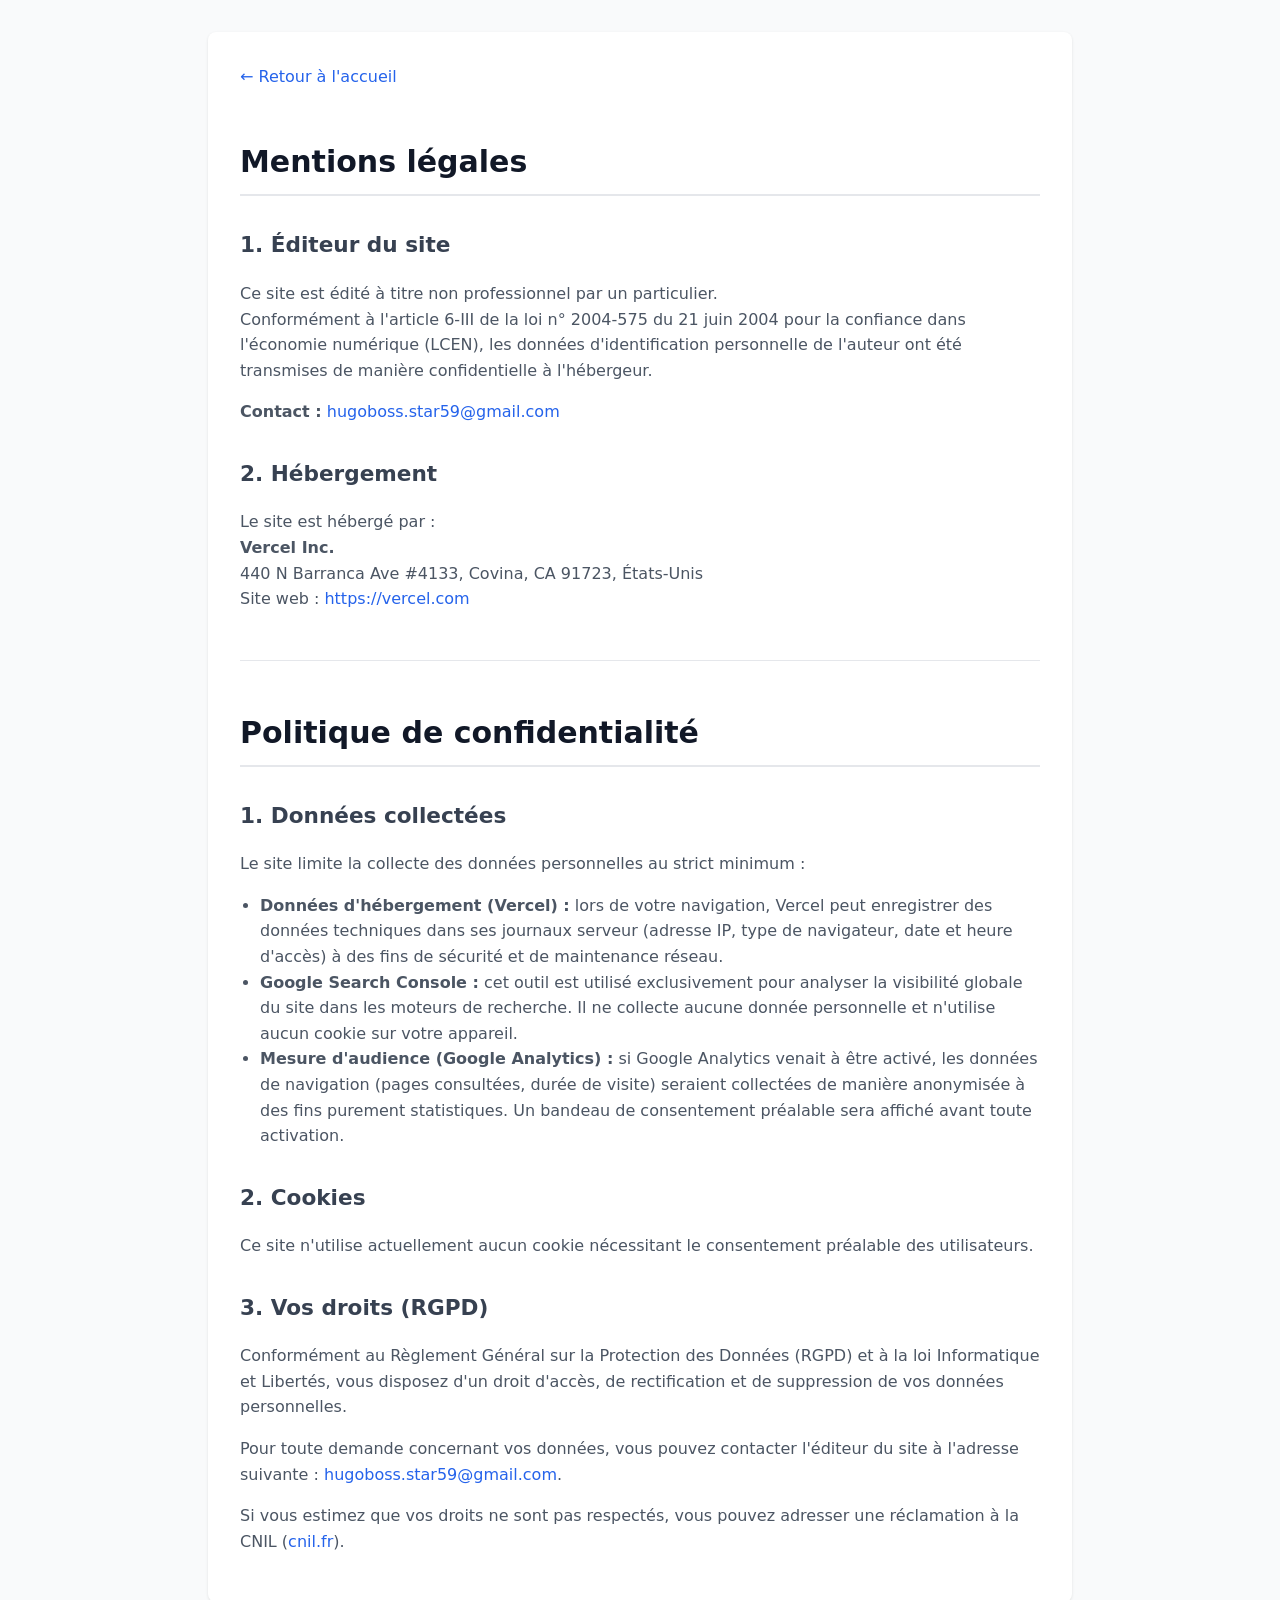
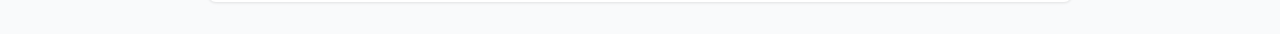
==== mentions-legales.html @ 5411f28b "ajout nouveau jeux" ====
<!DOCTYPE html>
<html lang="fr">
<head>
  <meta charset="UTF-8">
  <meta name="viewport" content="width=device-width, initial-scale=1.0">
  <title>Mentions Légales & Politique de Confidentialité</title>
  <style>
    body {
      font-family: system-ui, -apple-system, BlinkMacSystemFont, 'Segoe UI', Roboto, sans-serif;
      line-height: 1.6;
      color: #1f2937;
      background-color: #f9fafb;
      margin: 0;
      padding: 0;
    }
    .container {
      max-width: 800px;
      margin: 2rem auto;
      padding: 2rem;
      background: #ffffff;
      border-radius: 8px;
      box-shadow: 0 1px 3px rgba(0, 0, 0, 0.1);
    }
    h1 {
      font-size: 1.875rem;
      color: #111827;
      border-bottom: 2px solid #e5e7eb;
      padding-bottom: 0.5rem;
    }
    h2 {
      font-size: 1.35rem;
      color: #374151;
      margin-top: 2rem;
    }
    p, li {
      color: #4b5563;
    }
    ul {
      padding-left: 1.25rem;
    }
    a {
      color: #2563eb;
      text-decoration: none;
    }
    a:hover {
      text-decoration: underline;
    }
    .back-link {
      display: inline-block;
      margin-bottom: 1.5rem;
      font-weight: 500;
    }
  </style>
</head>
<body>

  <div class="container">
    <a href="index.html" class="back-link">&larr; Retour à l'accueil</a>

    <section id="mentions">
      <h1>Mentions légales</h1>

      <h2>1. Éditeur du site</h2>
      <p>
        Ce site est édité à titre non professionnel par un particulier.<br>
        Conformément à l'article 6-III de la loi n° 2004-575 du 21 juin 2004 pour la confiance dans l'économie numérique (LCEN), les données d'identification personnelle de l'auteur ont été transmises de manière confidentielle à l'hébergeur.
      </p>
      <p><strong>Contact :</strong> <a href="mailto:contact@ton-domaine.fr">hugoboss.star59@gmail.com</a></p>

      <h2>2. Hébergement</h2>
      <p>
        Le site est hébergé par :<br>
        <strong>Vercel Inc.</strong><br>
        440 N Barranca Ave #4133, Covina, CA 91723, États-Unis<br>
        Site web : <a href="https://vercel.com" target="_blank" rel="noopener noreferrer">https://vercel.com</a>
      </p>
    </section>

    <hr style="margin: 3rem 0; border: 0; border-top: 1px solid #e5e7eb;">

    <section id="confidentialite">
      <h1>Politique de confidentialité</h1>

      <h2>1. Données collectées</h2>
      <p>Le site limite la collecte des données personnelles au strict minimum :</p>
      <ul>
        <li><strong>Données d'hébergement (Vercel) :</strong> lors de votre navigation, Vercel peut enregistrer des données techniques dans ses journaux serveur (adresse IP, type de navigateur, date et heure d'accès) à des fins de sécurité et de maintenance réseau.</li>
        <li><strong>Google Search Console :</strong> cet outil est utilisé exclusivement pour analyser la visibilité globale du site dans les moteurs de recherche. Il ne collecte aucune donnée personnelle et n'utilise aucun cookie sur votre appareil.</li>
        <li><strong>Mesure d'audience (Google Analytics) :</strong> si Google Analytics venait à être activé, les données de navigation (pages consultées, durée de visite) seraient collectées de manière anonymisée à des fins purement statistiques. Un bandeau de consentement préalable sera affiché avant toute activation.</li>
      </ul>

      <h2>2. Cookies</h2>
      <p>Ce site n'utilise actuellement aucun cookie nécessitant le consentement préalable des utilisateurs.</p>

      <h2>3. Vos droits (RGPD)</h2>
      <p>
        Conformément au Règlement Général sur la Protection des Données (RGPD) et à la loi Informatique et Libertés, vous disposez d'un droit d'accès, de rectification et de suppression de vos données personnelles.
      </p>
      <p>
        Pour toute demande concernant vos données, vous pouvez contacter l'éditeur du site à l'adresse suivante : 
        <a href="mailto:contact@ton-domaine.fr">hugoboss.star59@gmail.com</a>.
      </p>
      <p>Si vous estimez que vos droits ne sont pas respectés, vous pouvez adresser une réclamation à la CNIL (<a href="https://www.cnil.fr" target="_blank" rel="noopener noreferrer">cnil.fr</a>).</p>
    </section>
  </div>

</body>
</html>
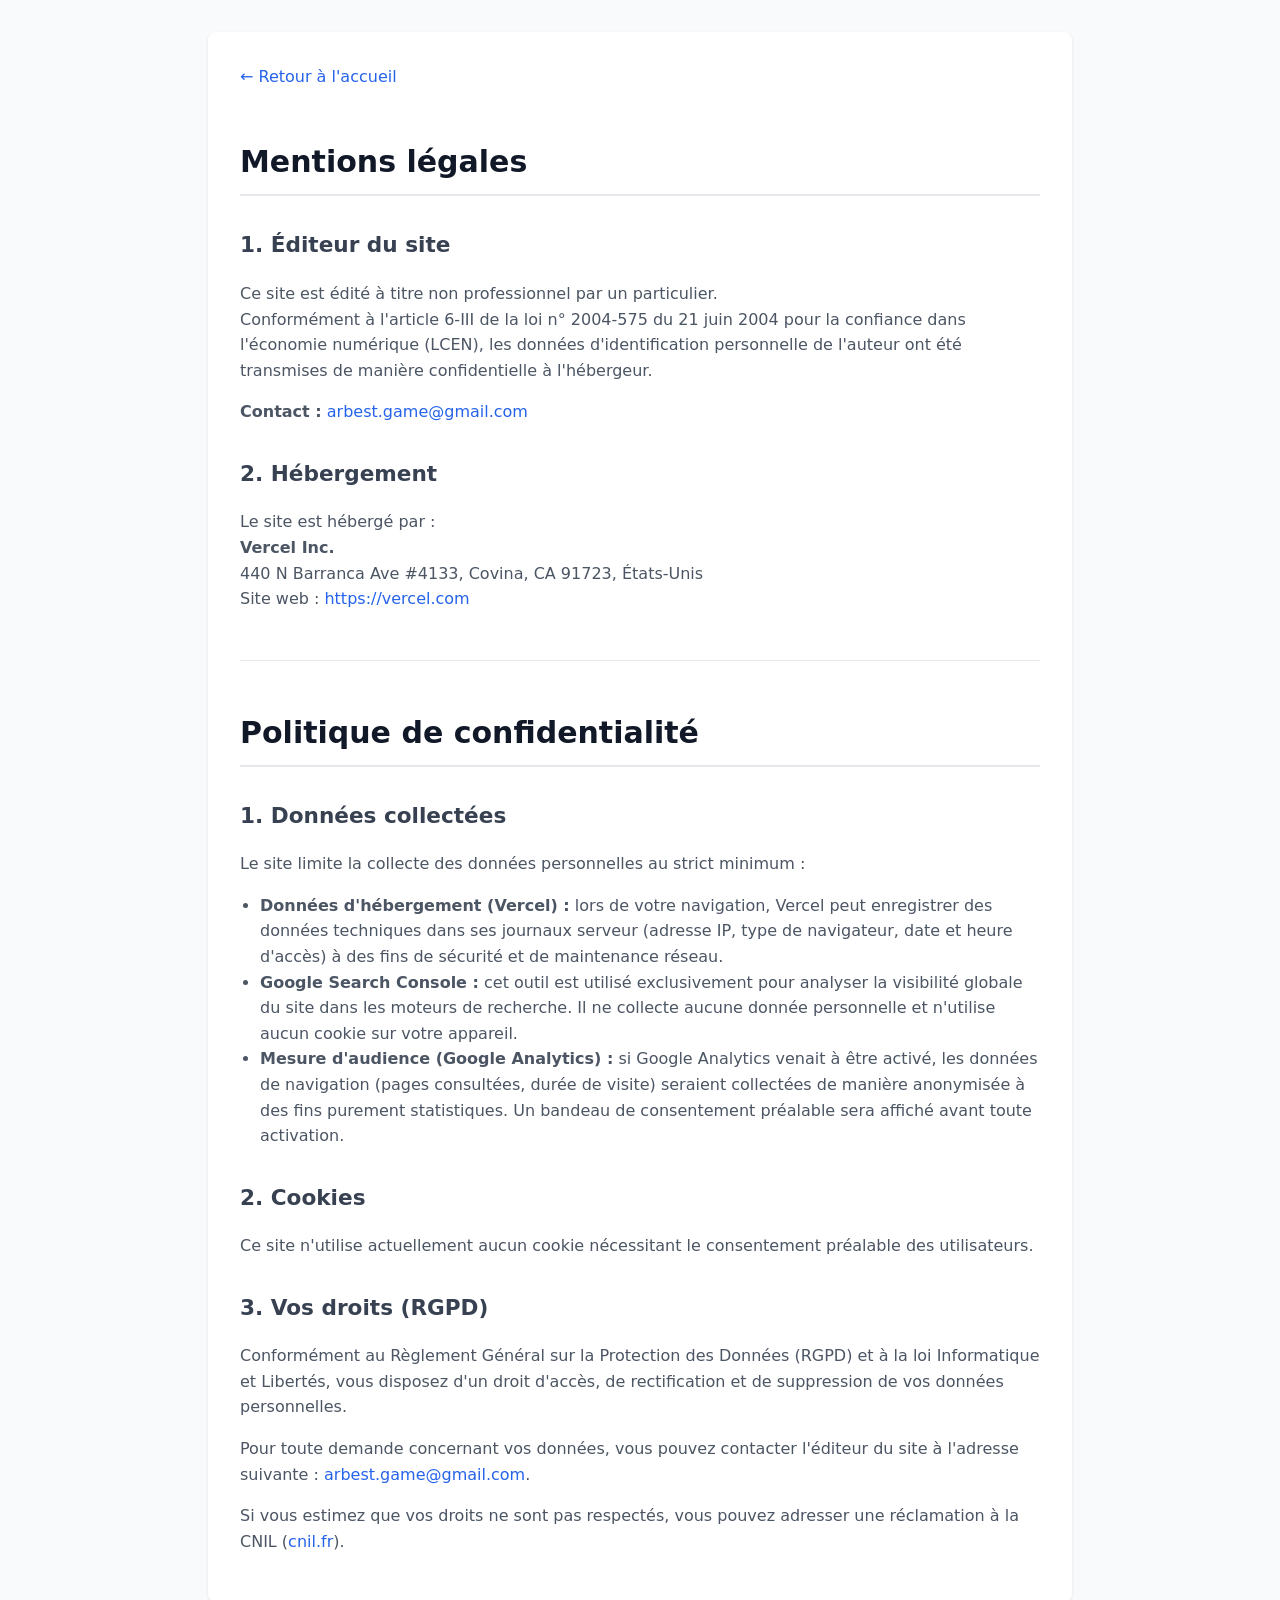
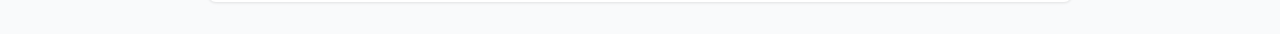
==== commit 6f7b0206: "mise a jout mentions légale" ====
--- a/mentions-legales.html
+++ b/mentions-legales.html
@@ -65,7 +65,7 @@
         Ce site est édité à titre non professionnel par un particulier.<br>
         Conformément à l'article 6-III de la loi n° 2004-575 du 21 juin 2004 pour la confiance dans l'économie numérique (LCEN), les données d'identification personnelle de l'auteur ont été transmises de manière confidentielle à l'hébergeur.
       </p>
-      <p><strong>Contact :</strong> <a href="mailto:contact@ton-domaine.fr">hugoboss.star59@gmail.com</a></p>
+      <p><strong>Contact :</strong> <a href="mailto:arbest.game@gmail.com">arbest.game@gmail.com</a></p>
 
       <h2>2. Hébergement</h2>
       <p>
@@ -98,7 +98,7 @@
       </p>
       <p>
         Pour toute demande concernant vos données, vous pouvez contacter l'éditeur du site à l'adresse suivante : 
-        <a href="mailto:contact@ton-domaine.fr">hugoboss.star59@gmail.com</a>.
+        <a href="mailto:arbest.game@gmail.com">arbest.game@gmail.com</a>.
       </p>
       <p>Si vous estimez que vos droits ne sont pas respectés, vous pouvez adresser une réclamation à la CNIL (<a href="https://www.cnil.fr" target="_blank" rel="noopener noreferrer">cnil.fr</a>).</p>
     </section>
